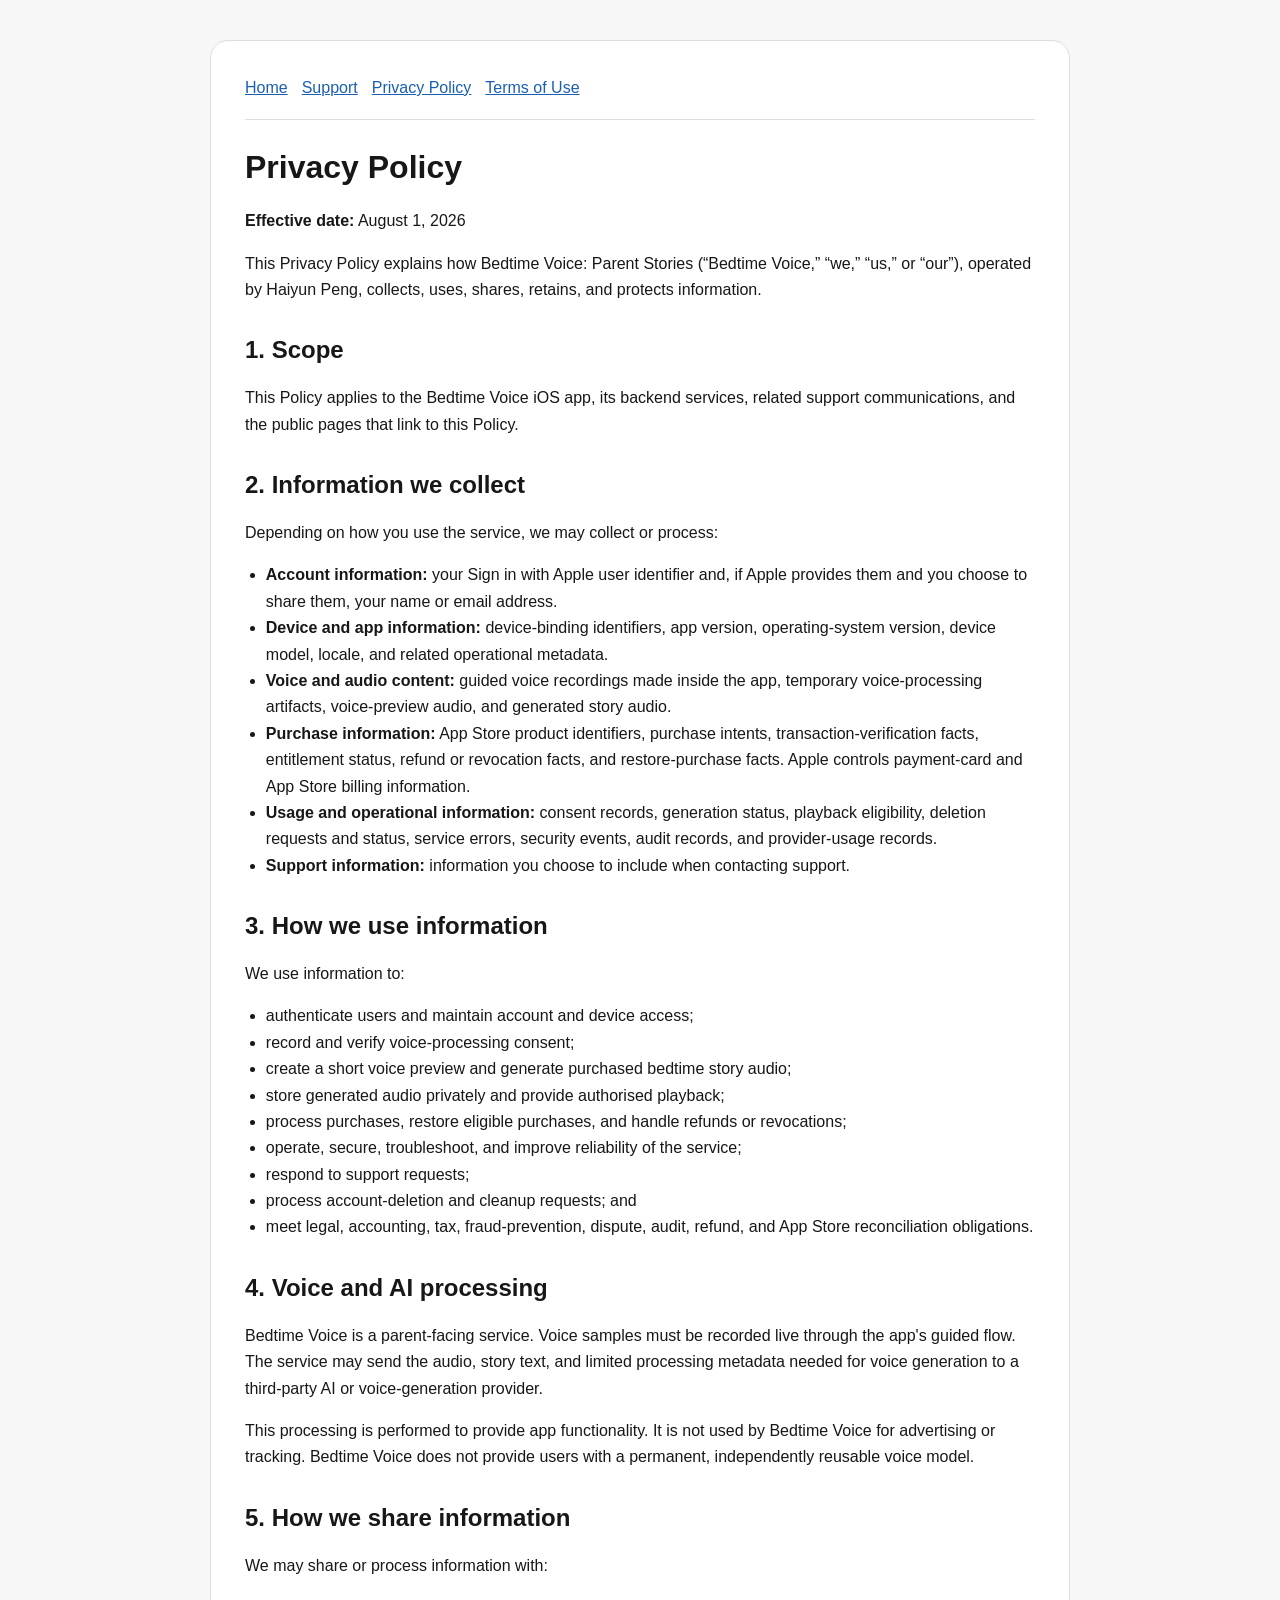
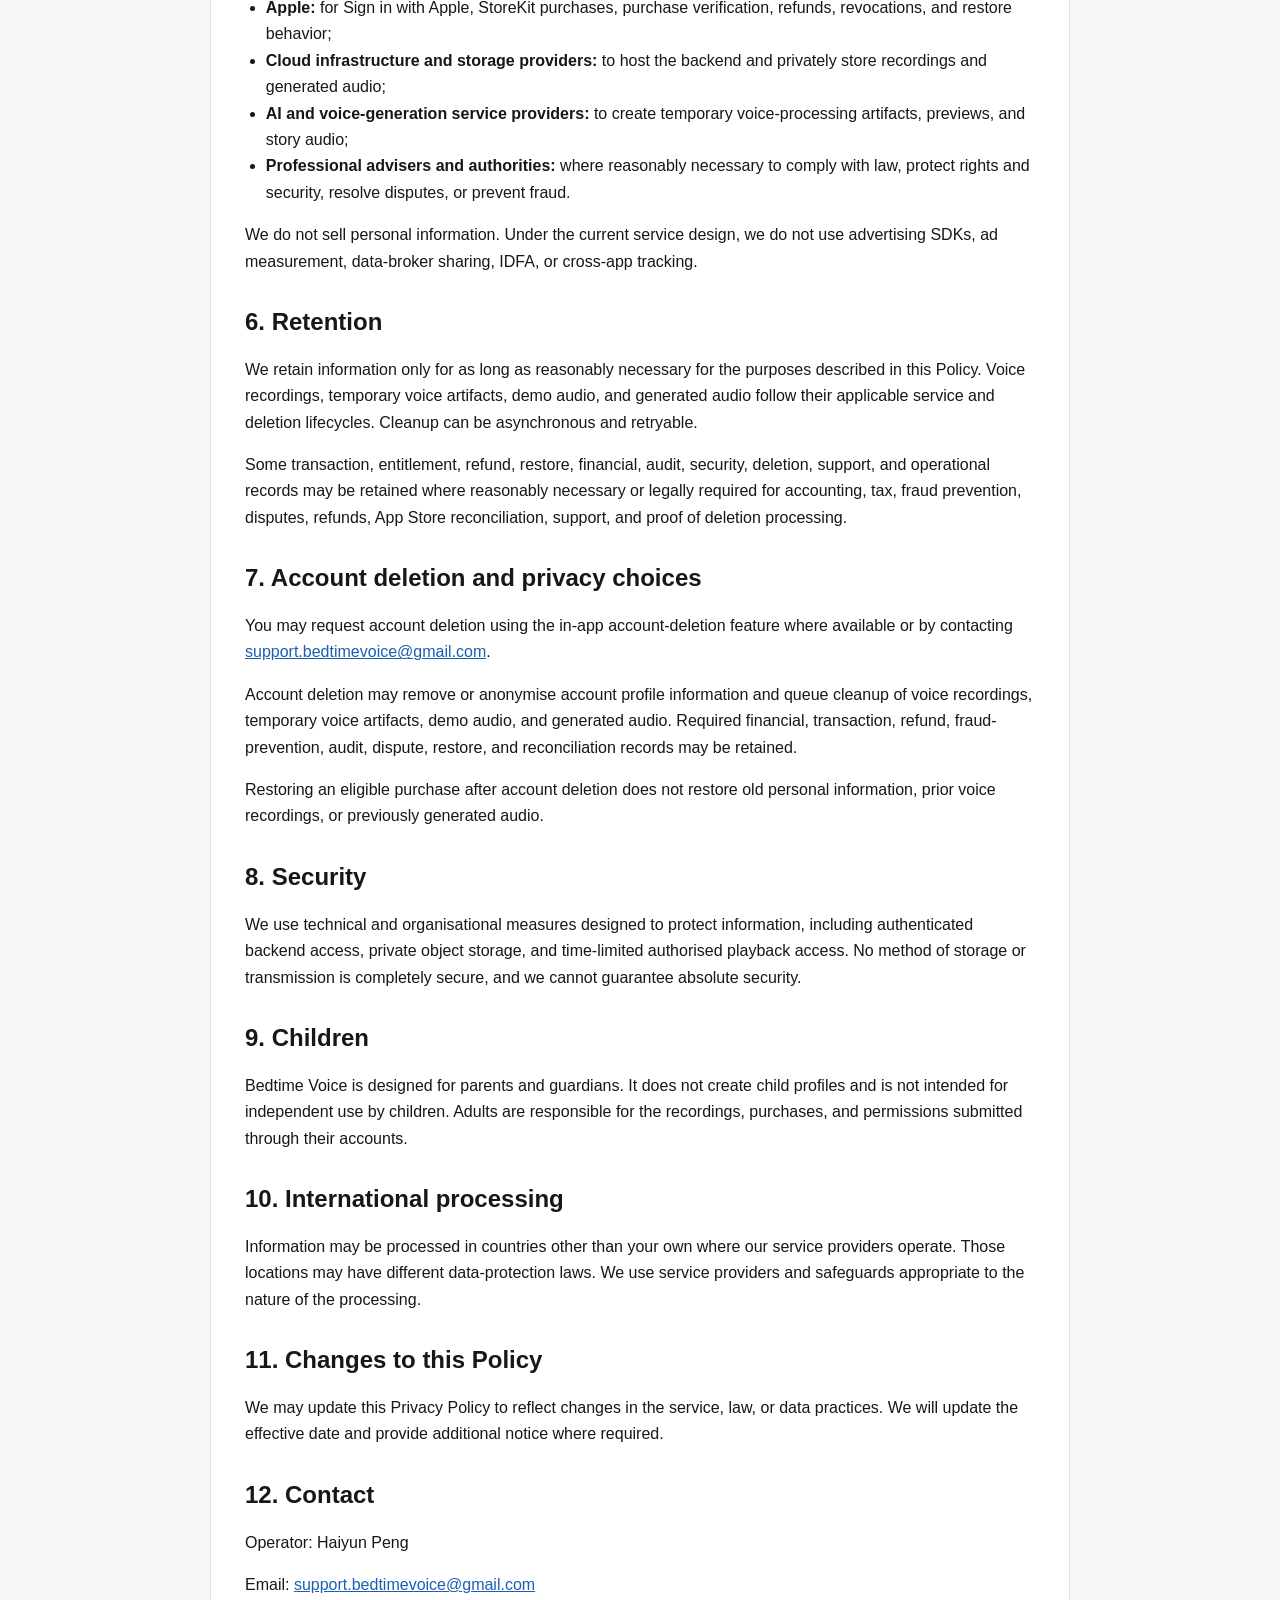
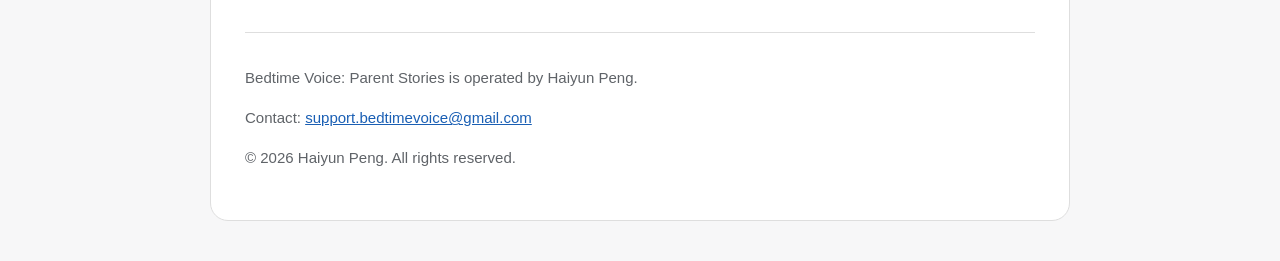
==== privacy.html @ 4a759423 "Publish Bedtime Voice support and legal pages" ====
<!doctype html>
<html lang="en">
<head>
  <meta charset="utf-8">
  <meta name="viewport" content="width=device-width, initial-scale=1">
  <title>Bedtime Voice Privacy Policy</title>
  <meta name="description" content="Bedtime Voice Privacy Policy">
  <link rel="stylesheet" href="styles.css">
</head>
<body>
<main>
<nav>
  <a href="index.html">Home</a>
  <a href="support.html">Support</a>
  <a href="privacy.html">Privacy Policy</a>
  <a href="terms.html">Terms of Use</a>
</nav>

<h1>Privacy Policy</h1>
<p><strong>Effective date:</strong> August 1, 2026</p>
<p>This Privacy Policy explains how Bedtime Voice: Parent Stories (“Bedtime Voice,” “we,” “us,” or “our”), operated by Haiyun Peng, collects, uses, shares, retains, and protects information.</p>

<h2>1. Scope</h2>
<p>This Policy applies to the Bedtime Voice iOS app, its backend services, related support communications, and the public pages that link to this Policy.</p>

<h2>2. Information we collect</h2>
<p>Depending on how you use the service, we may collect or process:</p>
<ul>
  <li><strong>Account information:</strong> your Sign in with Apple user identifier and, if Apple provides them and you choose to share them, your name or email address.</li>
  <li><strong>Device and app information:</strong> device-binding identifiers, app version, operating-system version, device model, locale, and related operational metadata.</li>
  <li><strong>Voice and audio content:</strong> guided voice recordings made inside the app, temporary voice-processing artifacts, voice-preview audio, and generated story audio.</li>
  <li><strong>Purchase information:</strong> App Store product identifiers, purchase intents, transaction-verification facts, entitlement status, refund or revocation facts, and restore-purchase facts. Apple controls payment-card and App Store billing information.</li>
  <li><strong>Usage and operational information:</strong> consent records, generation status, playback eligibility, deletion requests and status, service errors, security events, audit records, and provider-usage records.</li>
  <li><strong>Support information:</strong> information you choose to include when contacting support.</li>
</ul>

<h2>3. How we use information</h2>
<p>We use information to:</p>
<ul>
  <li>authenticate users and maintain account and device access;</li>
  <li>record and verify voice-processing consent;</li>
  <li>create a short voice preview and generate purchased bedtime story audio;</li>
  <li>store generated audio privately and provide authorised playback;</li>
  <li>process purchases, restore eligible purchases, and handle refunds or revocations;</li>
  <li>operate, secure, troubleshoot, and improve reliability of the service;</li>
  <li>respond to support requests;</li>
  <li>process account-deletion and cleanup requests; and</li>
  <li>meet legal, accounting, tax, fraud-prevention, dispute, audit, refund, and App Store reconciliation obligations.</li>
</ul>

<h2>4. Voice and AI processing</h2>
<p>Bedtime Voice is a parent-facing service. Voice samples must be recorded live through the app's guided flow. The service may send the audio, story text, and limited processing metadata needed for voice generation to a third-party AI or voice-generation provider.</p>
<p>This processing is performed to provide app functionality. It is not used by Bedtime Voice for advertising or tracking. Bedtime Voice does not provide users with a permanent, independently reusable voice model.</p>

<h2>5. How we share information</h2>
<p>We may share or process information with:</p>
<ul>
  <li><strong>Apple:</strong> for Sign in with Apple, StoreKit purchases, purchase verification, refunds, revocations, and restore behavior;</li>
  <li><strong>Cloud infrastructure and storage providers:</strong> to host the backend and privately store recordings and generated audio;</li>
  <li><strong>AI and voice-generation service providers:</strong> to create temporary voice-processing artifacts, previews, and story audio;</li>
  <li><strong>Professional advisers and authorities:</strong> where reasonably necessary to comply with law, protect rights and security, resolve disputes, or prevent fraud.</li>
</ul>
<p>We do not sell personal information. Under the current service design, we do not use advertising SDKs, ad measurement, data-broker sharing, IDFA, or cross-app tracking.</p>

<h2>6. Retention</h2>
<p>We retain information only for as long as reasonably necessary for the purposes described in this Policy. Voice recordings, temporary voice artifacts, demo audio, and generated audio follow their applicable service and deletion lifecycles. Cleanup can be asynchronous and retryable.</p>
<p>Some transaction, entitlement, refund, restore, financial, audit, security, deletion, support, and operational records may be retained where reasonably necessary or legally required for accounting, tax, fraud prevention, disputes, refunds, App Store reconciliation, support, and proof of deletion processing.</p>

<h2>7. Account deletion and privacy choices</h2>
<p>You may request account deletion using the in-app account-deletion feature where available or by contacting
<a href="mailto:support.bedtimevoice@gmail.com">support.bedtimevoice@gmail.com</a>.</p>
<p>Account deletion may remove or anonymise account profile information and queue cleanup of voice recordings, temporary voice artifacts, demo audio, and generated audio. Required financial, transaction, refund, fraud-prevention, audit, dispute, restore, and reconciliation records may be retained.</p>
<p>Restoring an eligible purchase after account deletion does not restore old personal information, prior voice recordings, or previously generated audio.</p>

<h2>8. Security</h2>
<p>We use technical and organisational measures designed to protect information, including authenticated backend access, private object storage, and time-limited authorised playback access. No method of storage or transmission is completely secure, and we cannot guarantee absolute security.</p>

<h2>9. Children</h2>
<p>Bedtime Voice is designed for parents and guardians. It does not create child profiles and is not intended for independent use by children. Adults are responsible for the recordings, purchases, and permissions submitted through their accounts.</p>

<h2>10. International processing</h2>
<p>Information may be processed in countries other than your own where our service providers operate. Those locations may have different data-protection laws. We use service providers and safeguards appropriate to the nature of the processing.</p>

<h2>11. Changes to this Policy</h2>
<p>We may update this Privacy Policy to reflect changes in the service, law, or data practices. We will update the effective date and provide additional notice where required.</p>

<h2>12. Contact</h2>
<p>Operator: Haiyun Peng</p>
<p>Email: <a href="mailto:support.bedtimevoice@gmail.com">support.bedtimevoice@gmail.com</a></p>

<footer>
  <p>Bedtime Voice: Parent Stories is operated by Haiyun Peng.</p>
  <p>Contact: <a href="mailto:support.bedtimevoice@gmail.com">support.bedtimevoice@gmail.com</a></p>
  <p>© 2026 Haiyun Peng. All rights reserved.</p>
</footer>

</main>
</body>
</html>
---- styles.css ----
:root{color-scheme:light dark;--bg:#f7f7f8;--card:#fff;--text:#171717;--muted:#5f6368;--line:#dedede;--link:#1a5fb4}
@media(prefers-color-scheme:dark){:root{--bg:#111214;--card:#1b1d20;--text:#f2f2f2;--muted:#b2b5ba;--line:#35383d;--link:#7cb7ff}}
*{box-sizing:border-box}body{margin:0;background:var(--bg);color:var(--text);font-family:-apple-system,BlinkMacSystemFont,"Segoe UI",sans-serif;line-height:1.65}
main{width:min(860px,calc(100% - 32px));margin:40px auto;background:var(--card);border:1px solid var(--line);border-radius:18px;padding:34px}
nav{display:flex;flex-wrap:wrap;gap:14px;margin-bottom:28px;padding-bottom:18px;border-bottom:1px solid var(--line)}
a{color:var(--link)}h1{line-height:1.2;margin-top:0}h2{margin-top:2rem;line-height:1.25}h3{margin-top:1.4rem}
.note{padding:14px 16px;border-left:4px solid var(--link);background:color-mix(in srgb,var(--link) 8%,transparent)}
.small,footer{color:var(--muted);font-size:.94rem}footer{margin-top:34px;padding-top:18px;border-top:1px solid var(--line)}
ul,ol{padding-left:1.3rem}code{background:color-mix(in srgb,var(--muted) 14%,transparent);padding:.1em .3em;border-radius:4px}
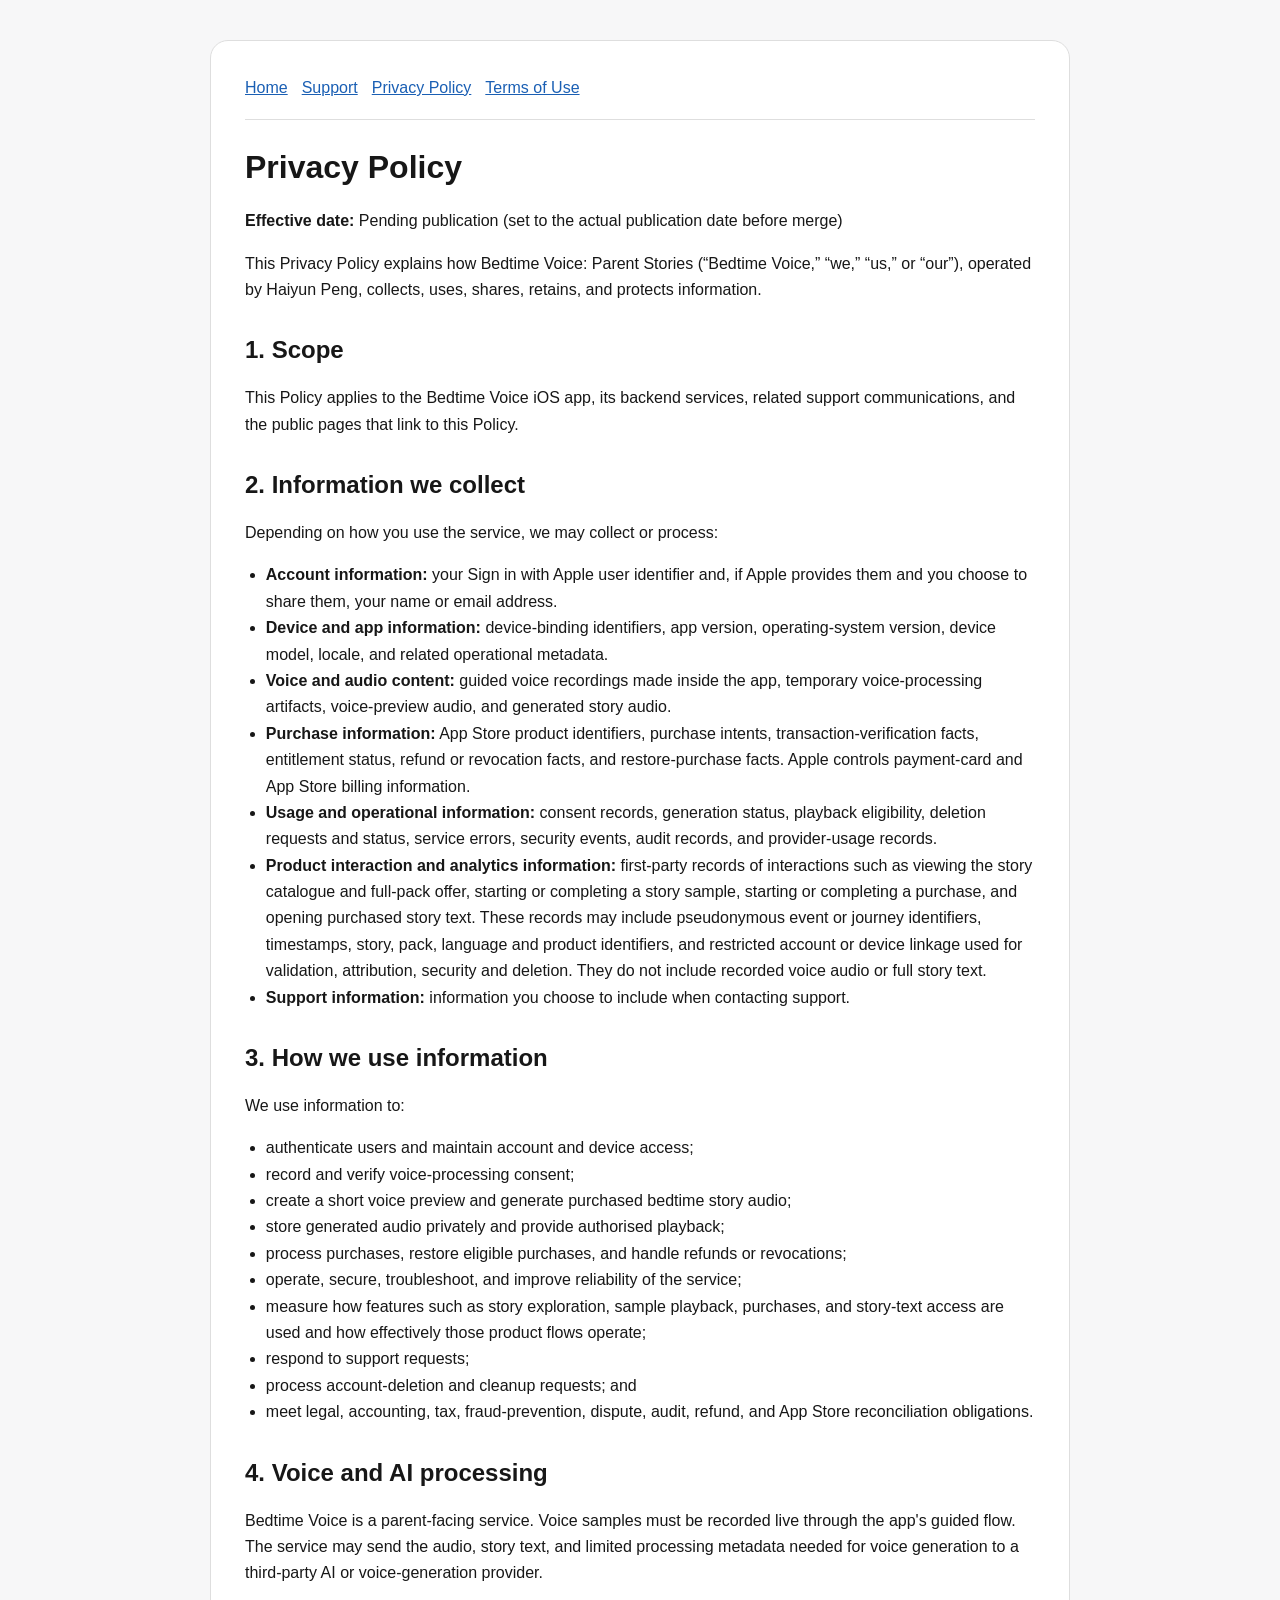
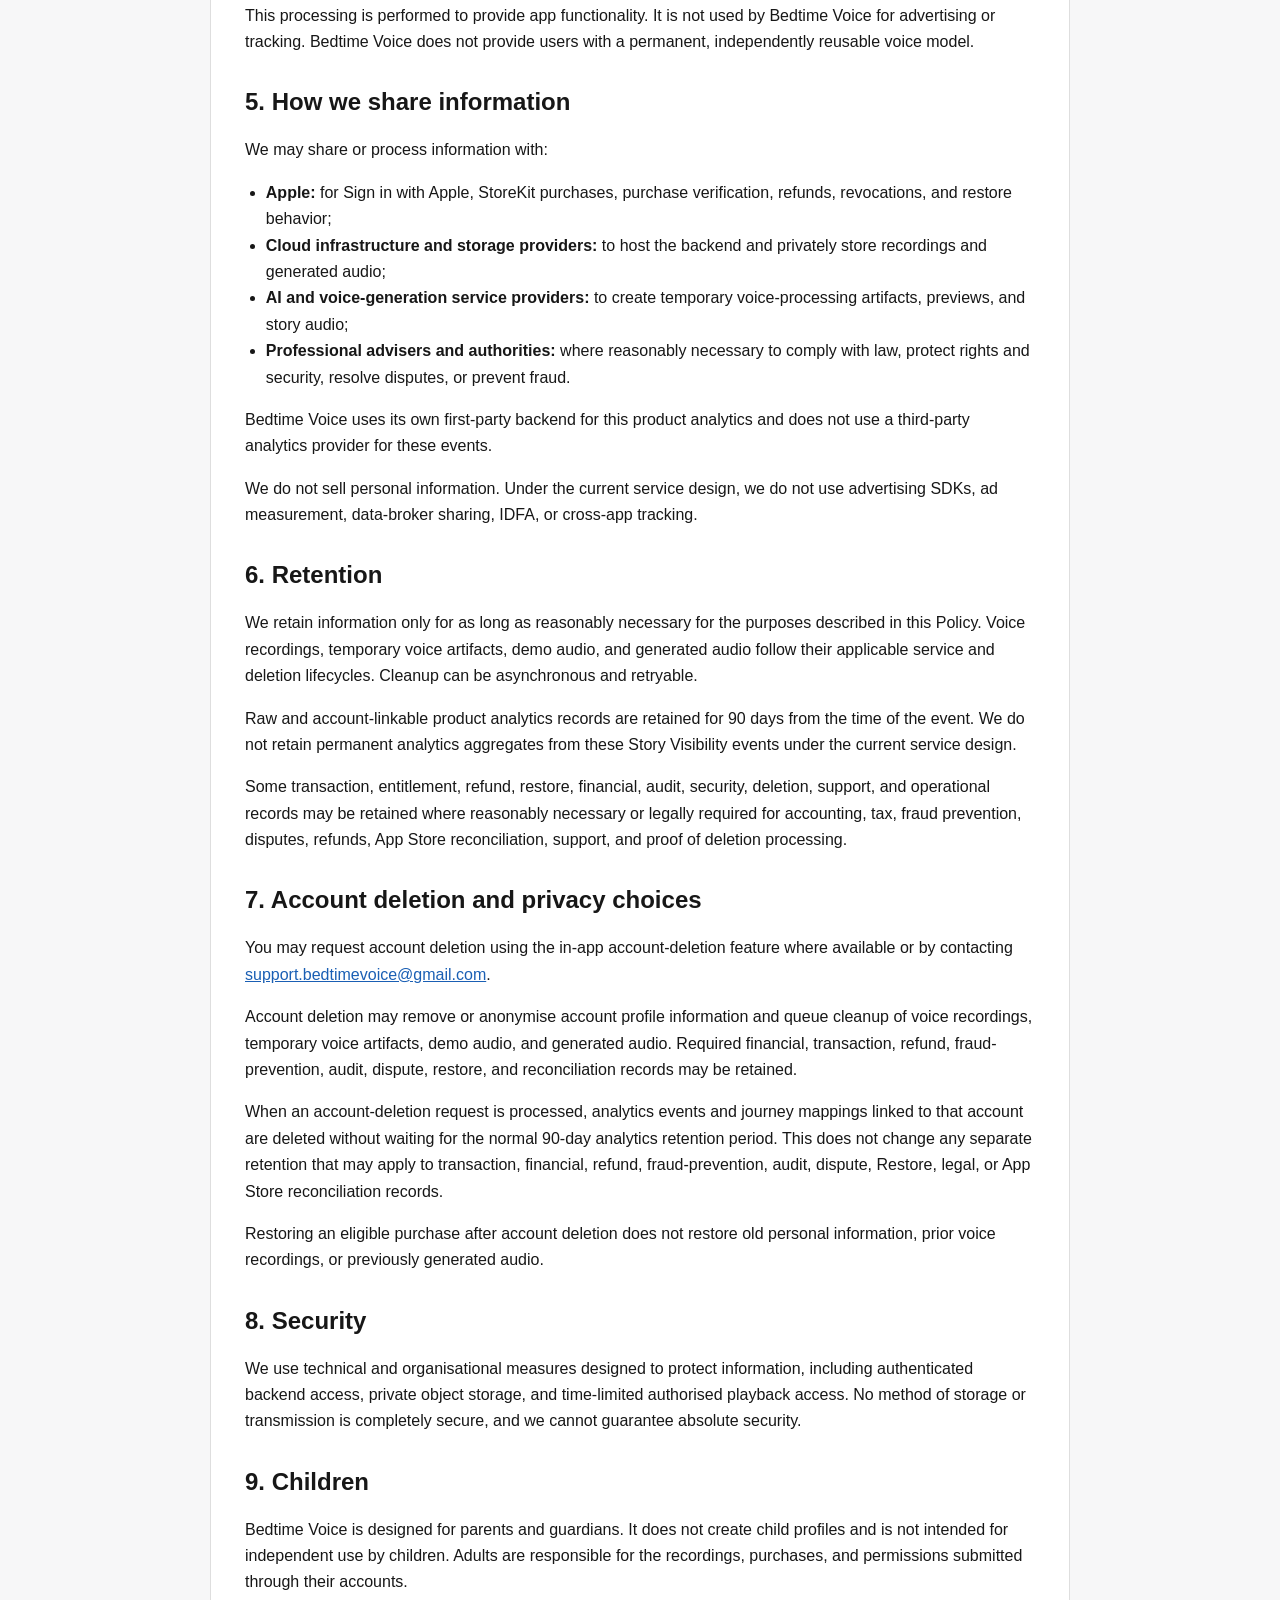
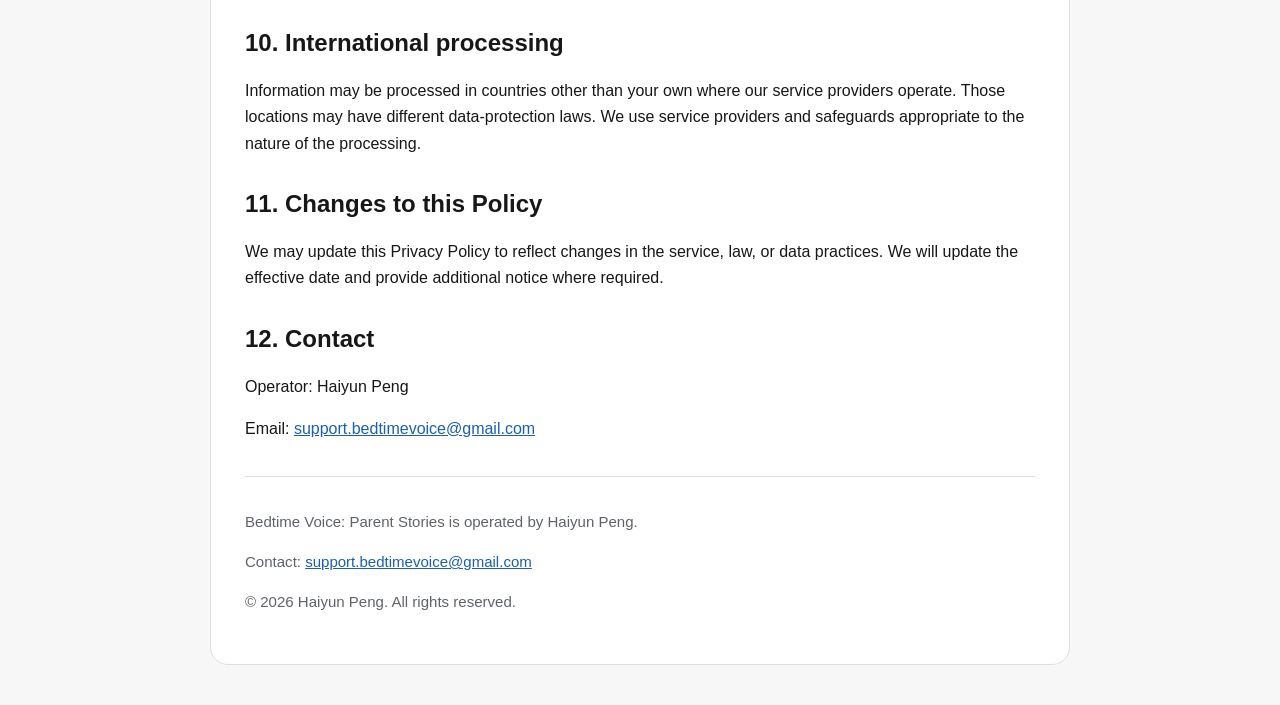
==== commit 645a71e9: "Update Privacy Policy for first-party product analytics" ====
--- a/privacy.html
+++ b/privacy.html
@@ -17,7 +17,7 @@
 </nav>
 
 <h1>Privacy Policy</h1>
-<p><strong>Effective date:</strong> August 1, 2026</p>
+<p><strong>Effective date:</strong> Pending publication (set to the actual publication date before merge)</p>
 <p>This Privacy Policy explains how Bedtime Voice: Parent Stories (“Bedtime Voice,” “we,” “us,” or “our”), operated by Haiyun Peng, collects, uses, shares, retains, and protects information.</p>
 
 <h2>1. Scope</h2>
@@ -31,6 +31,7 @@
   <li><strong>Voice and audio content:</strong> guided voice recordings made inside the app, temporary voice-processing artifacts, voice-preview audio, and generated story audio.</li>
   <li><strong>Purchase information:</strong> App Store product identifiers, purchase intents, transaction-verification facts, entitlement status, refund or revocation facts, and restore-purchase facts. Apple controls payment-card and App Store billing information.</li>
   <li><strong>Usage and operational information:</strong> consent records, generation status, playback eligibility, deletion requests and status, service errors, security events, audit records, and provider-usage records.</li>
+  <li><strong>Product interaction and analytics information:</strong> first-party records of interactions such as viewing the story catalogue and full-pack offer, starting or completing a story sample, starting or completing a purchase, and opening purchased story text. These records may include pseudonymous event or journey identifiers, timestamps, story, pack, language and product identifiers, and restricted account or device linkage used for validation, attribution, security and deletion. They do not include recorded voice audio or full story text.</li>
   <li><strong>Support information:</strong> information you choose to include when contacting support.</li>
 </ul>
 
@@ -43,6 +44,7 @@
   <li>store generated audio privately and provide authorised playback;</li>
   <li>process purchases, restore eligible purchases, and handle refunds or revocations;</li>
   <li>operate, secure, troubleshoot, and improve reliability of the service;</li>
+  <li>measure how features such as story exploration, sample playback, purchases, and story-text access are used and how effectively those product flows operate;</li>
   <li>respond to support requests;</li>
   <li>process account-deletion and cleanup requests; and</li>
   <li>meet legal, accounting, tax, fraud-prevention, dispute, audit, refund, and App Store reconciliation obligations.</li>
@@ -60,16 +62,19 @@
   <li><strong>AI and voice-generation service providers:</strong> to create temporary voice-processing artifacts, previews, and story audio;</li>
   <li><strong>Professional advisers and authorities:</strong> where reasonably necessary to comply with law, protect rights and security, resolve disputes, or prevent fraud.</li>
 </ul>
+<p>Bedtime Voice uses its own first-party backend for this product analytics and does not use a third-party analytics provider for these events.</p>
 <p>We do not sell personal information. Under the current service design, we do not use advertising SDKs, ad measurement, data-broker sharing, IDFA, or cross-app tracking.</p>
 
 <h2>6. Retention</h2>
 <p>We retain information only for as long as reasonably necessary for the purposes described in this Policy. Voice recordings, temporary voice artifacts, demo audio, and generated audio follow their applicable service and deletion lifecycles. Cleanup can be asynchronous and retryable.</p>
+<p>Raw and account-linkable product analytics records are retained for 90 days from the time of the event. We do not retain permanent analytics aggregates from these Story Visibility events under the current service design.</p>
 <p>Some transaction, entitlement, refund, restore, financial, audit, security, deletion, support, and operational records may be retained where reasonably necessary or legally required for accounting, tax, fraud prevention, disputes, refunds, App Store reconciliation, support, and proof of deletion processing.</p>
 
 <h2>7. Account deletion and privacy choices</h2>
 <p>You may request account deletion using the in-app account-deletion feature where available or by contacting
 <a href="mailto:support.bedtimevoice@gmail.com">support.bedtimevoice@gmail.com</a>.</p>
 <p>Account deletion may remove or anonymise account profile information and queue cleanup of voice recordings, temporary voice artifacts, demo audio, and generated audio. Required financial, transaction, refund, fraud-prevention, audit, dispute, restore, and reconciliation records may be retained.</p>
+<p>When an account-deletion request is processed, analytics events and journey mappings linked to that account are deleted without waiting for the normal 90-day analytics retention period. This does not change any separate retention that may apply to transaction, financial, refund, fraud-prevention, audit, dispute, Restore, legal, or App Store reconciliation records.</p>
 <p>Restoring an eligible purchase after account deletion does not restore old personal information, prior voice recordings, or previously generated audio.</p>
 
 <h2>8. Security</h2>
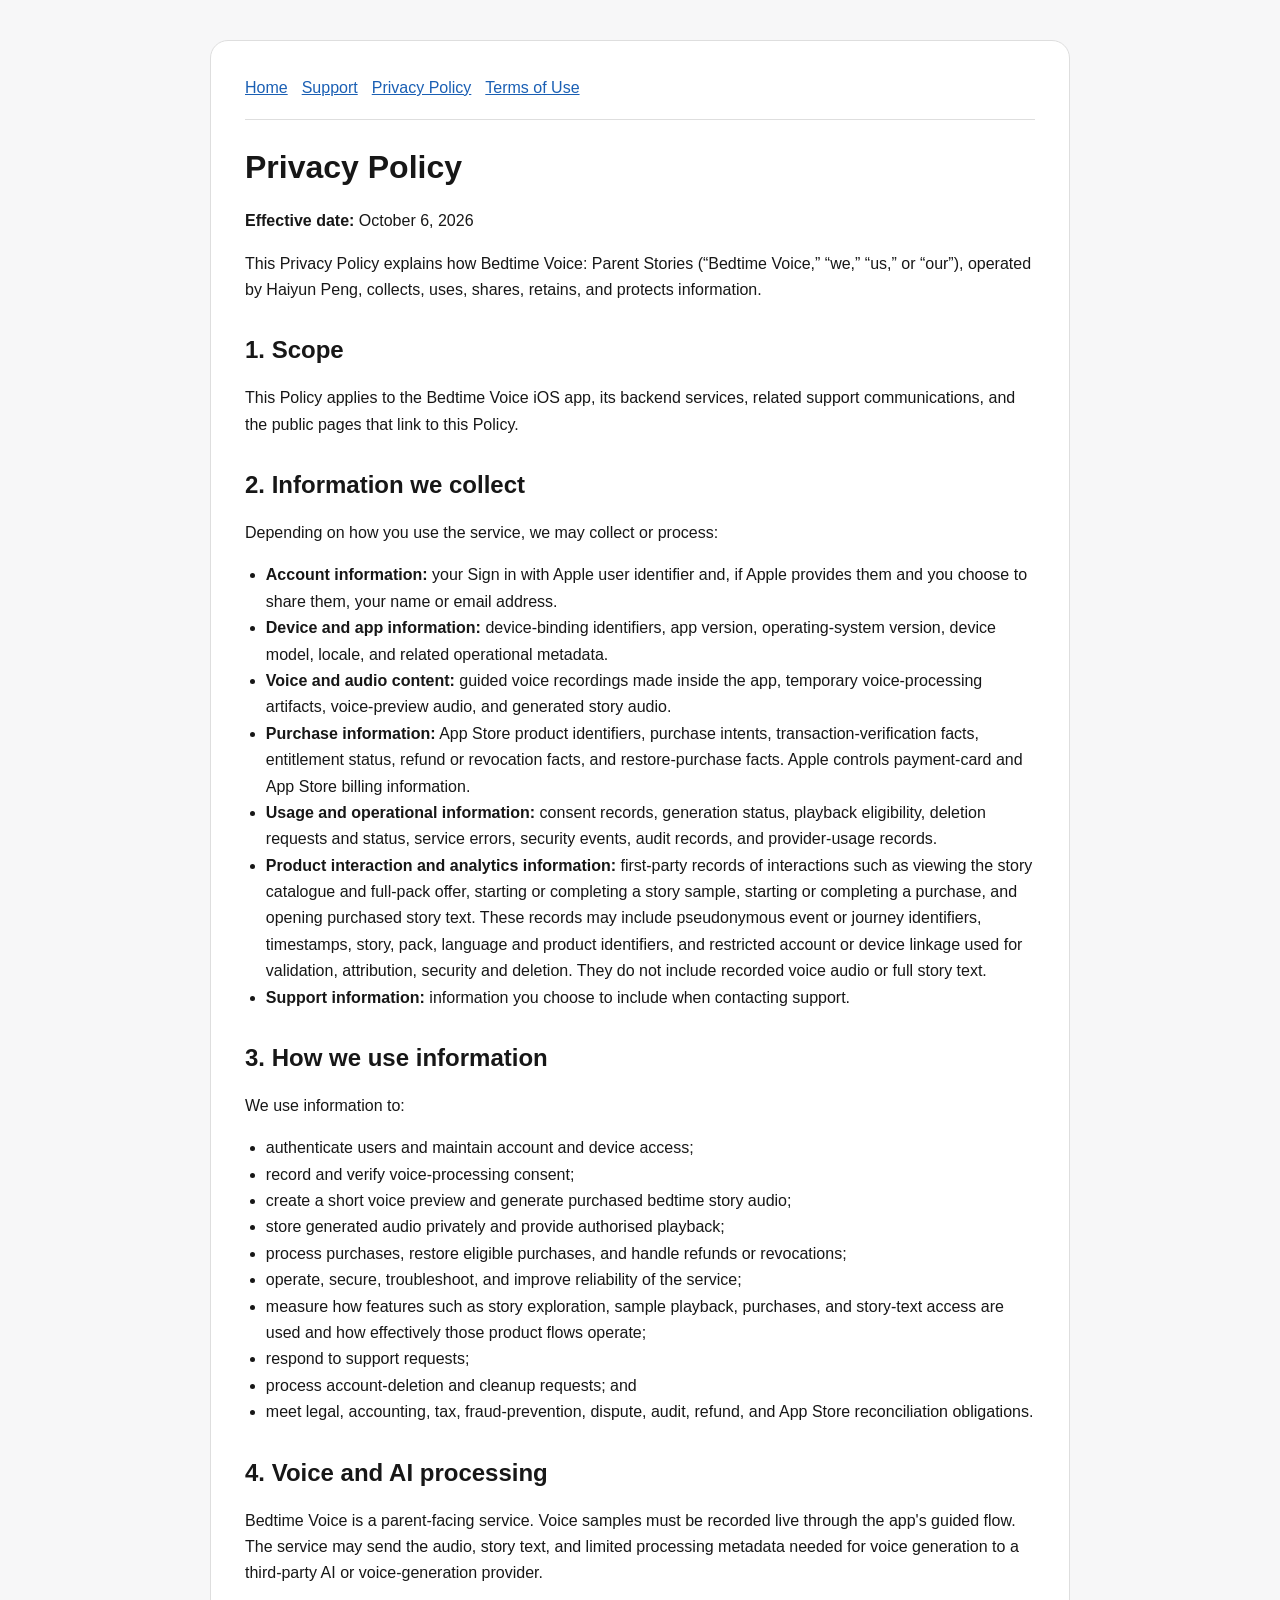
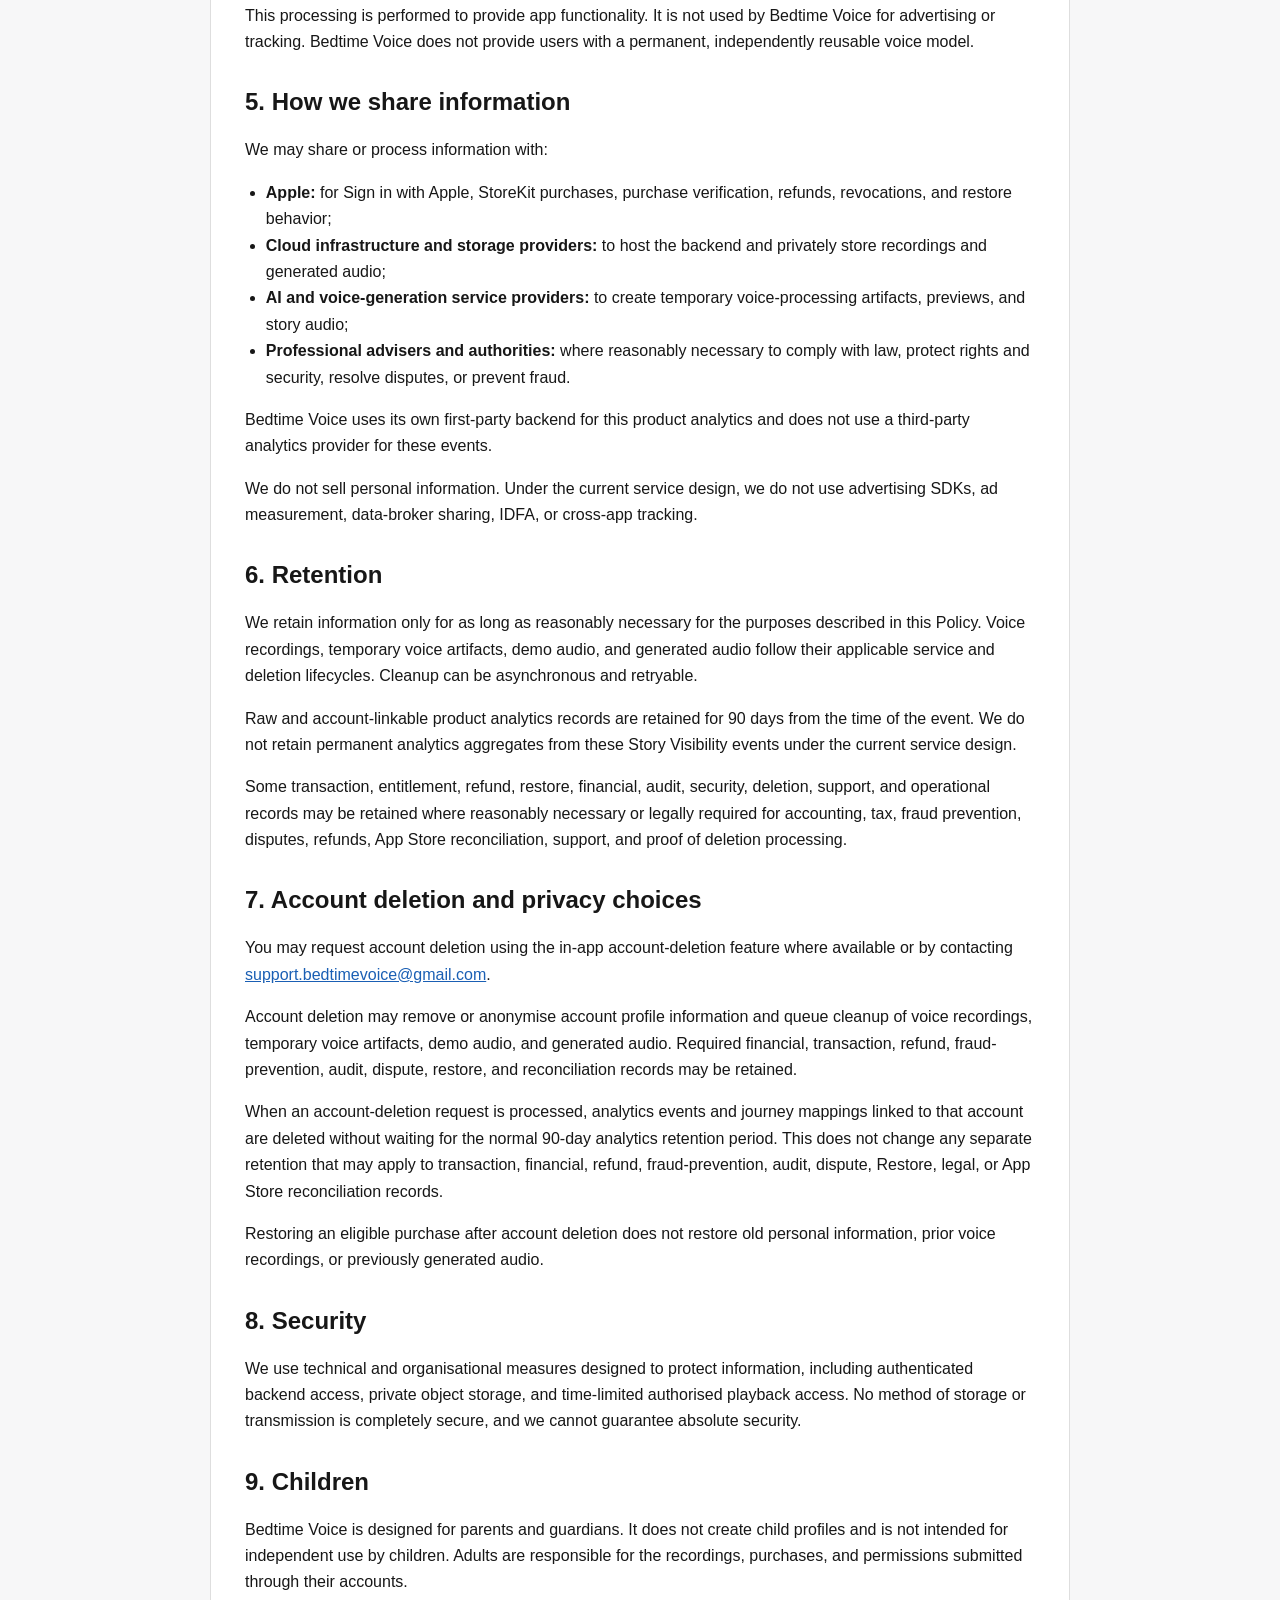
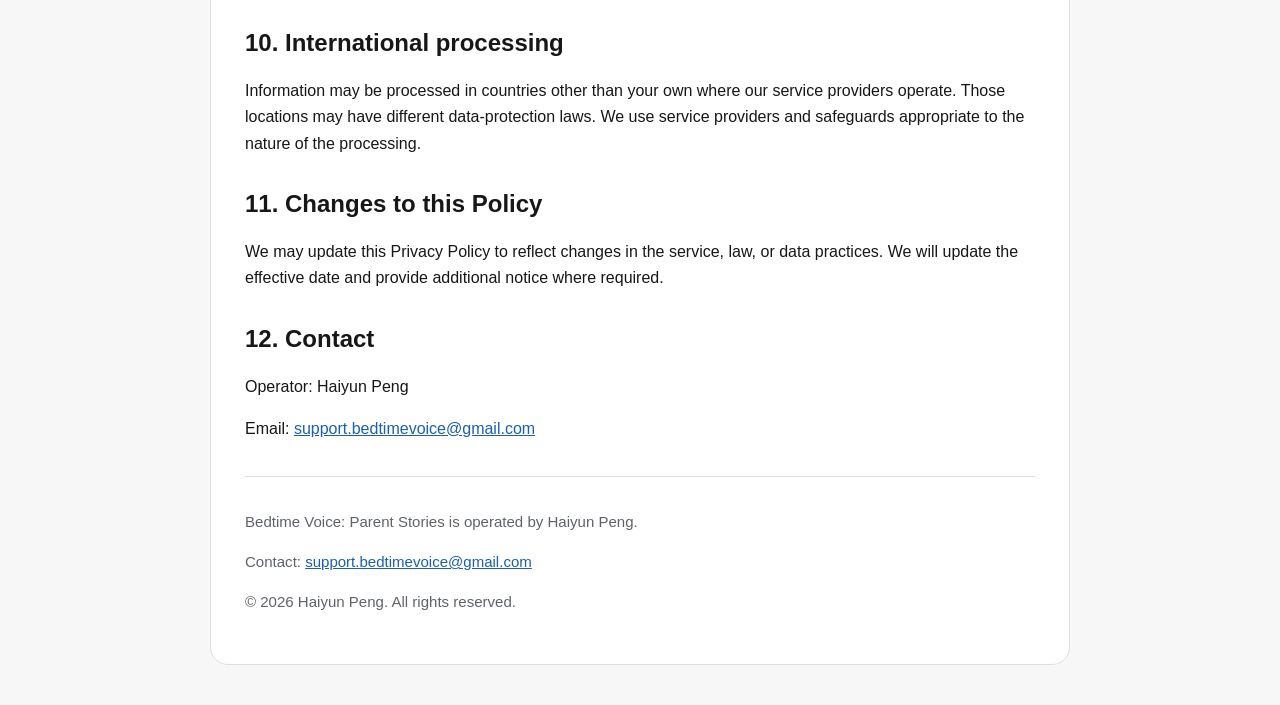
==== commit da153c1c: "Set Privacy Policy effective date" ====
--- a/privacy.html
+++ b/privacy.html
@@ -17,7 +17,7 @@
 </nav>
 
 <h1>Privacy Policy</h1>
-<p><strong>Effective date:</strong> Pending publication (set to the actual publication date before merge)</p>
+<p><strong>Effective date:</strong> October 6, 2026</p>
 <p>This Privacy Policy explains how Bedtime Voice: Parent Stories (“Bedtime Voice,” “we,” “us,” or “our”), operated by Haiyun Peng, collects, uses, shares, retains, and protects information.</p>
 
 <h2>1. Scope</h2>
